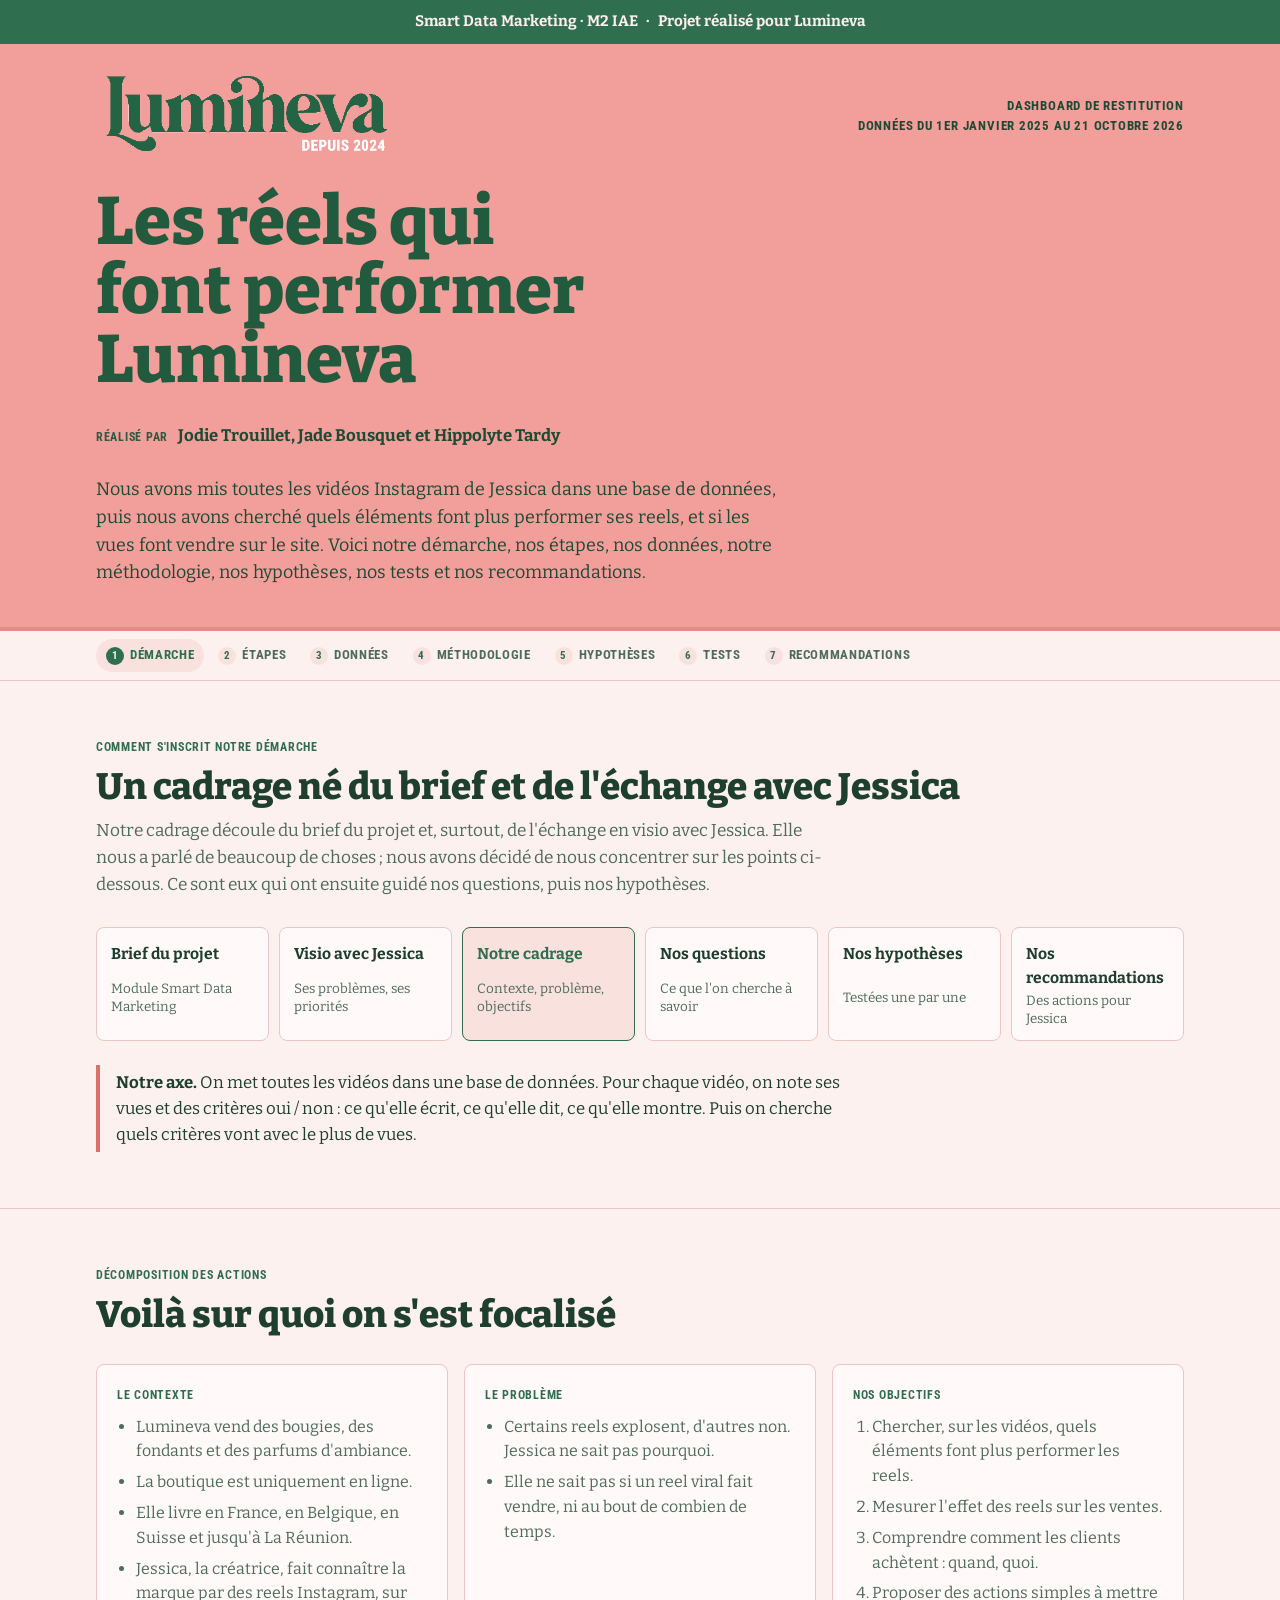
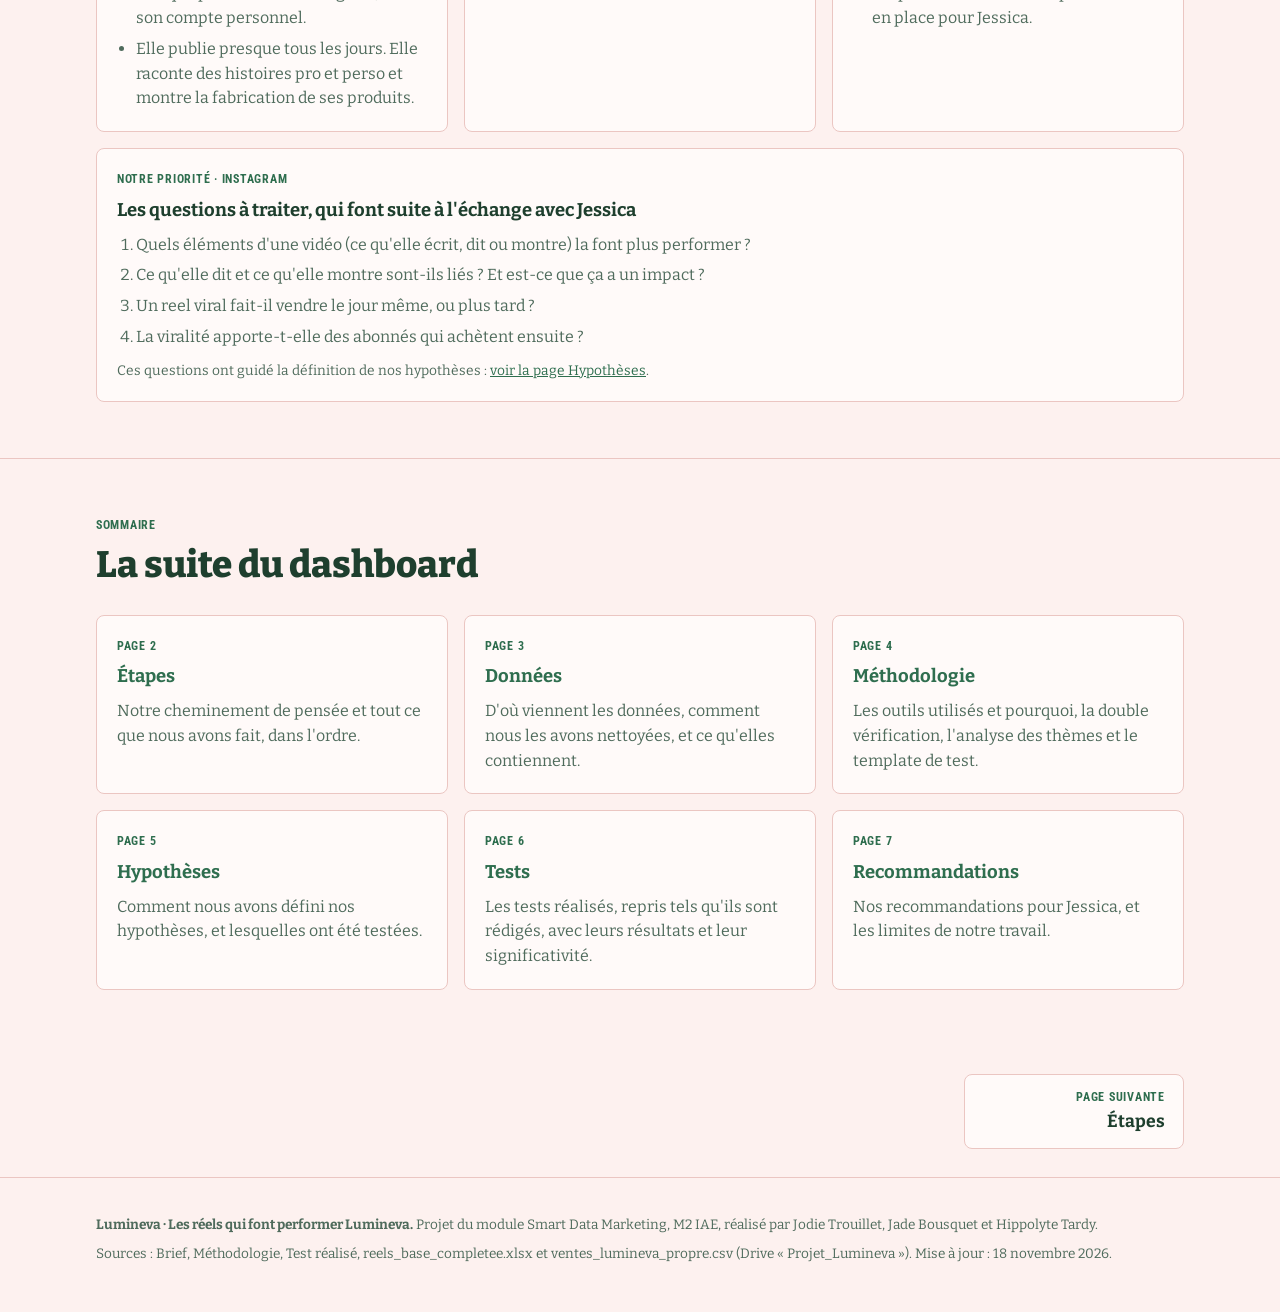
==== index.html @ cb31e94d "Dashboard Lumineva : site statique" ====
<!doctype html>
<html lang="fr">
<head>
<meta charset="utf-8">
<meta name="viewport" content="width=device-width, initial-scale=1, viewport-fit=cover">
<title>Les réels qui font performer Lumineva</title>
<meta name="claude:viewport-fit-sides" content="cover">
<link rel="preconnect" href="https://fonts.googleapis.com">
<link rel="preconnect" href="https://fonts.gstatic.com" crossorigin>
<link rel="stylesheet" href="https://fonts.googleapis.com/css2?family=Bitter:ital,wght@0,400;0,500;0,700;0,800;1,400&family=Roboto+Condensed:wght@500;700&display=swap">
<link rel="stylesheet" href="css/style.css">
</head>
<body>
<div class="promo"><div class="wrap"><span>Smart Data Marketing · M2 IAE</span><span>·</span><span>Projet réalisé pour Lumineva</span></div></div>
<header class="hero">
  <div class="wrap">
    <div class="hero-top">
      <img src="assets/logo.png" alt="Lumineva, depuis 2024" width="540" height="160">
      <div class="who">Dashboard de restitution<br>Données du 1er janvier 2025 au 21 octobre 2026</div>
    </div>
    <h1>Les réels qui font performer Lumineva</h1>
    <p class="team"><span class="label">Réalisé par</span> Jodie Trouillet, Jade Bousquet et Hippolyte Tardy</p>
    <p class="sub">Nous avons mis toutes les vidéos Instagram de Jessica dans une base de données, puis nous avons cherché quels éléments font plus performer ses reels, et si les vues font vendre sur le site. Voici notre démarche, nos étapes, nos données, notre méthodologie, nos hypothèses, nos tests et nos recommandations.</p>
    
  </div>
</header>
<nav class="nav" aria-label="Pages du dashboard"><div class="wrap"><ul><li><a href="index.html" class="on" aria-current="page"><i>1</i>Démarche</a></li><li><a href="etapes.html"><i>2</i>Étapes</a></li><li><a href="donnees.html"><i>3</i>Données</a></li><li><a href="methodologie.html"><i>4</i>Méthodologie</a></li><li><a href="hypotheses.html"><i>5</i>Hypothèses</a></li><li><a href="tests.html"><i>6</i>Tests</a></li><li><a href="recommandations.html"><i>7</i>Recommandations</a></li></ul></div></nav>
<main>
<section id="inscription"><div class="wrap">
  <div class="sec-head">
    <span class="label">Comment s'inscrit notre démarche</span>
    <h2>Un cadrage né du brief et de l'échange avec Jessica</h2>
    <p class="lead">Notre cadrage découle du brief du projet et, surtout, de l'échange en visio avec Jessica. Elle nous a parlé de beaucoup de choses ; nous avons décidé de nous concentrer sur les points ci-dessous. Ce sont eux qui ont ensuite guidé nos questions, puis nos hypothèses.</p>
  </div>
  <div class="flow" aria-label="Du cadrage aux recommandations">
    <div class="flow-i"><b>Brief du projet</b><span>Module Smart Data Marketing</span></div>
    <div class="flow-i"><b>Visio avec Jessica</b><span>Ses problèmes, ses priorités</span></div>
    <div class="flow-i on"><b>Notre cadrage</b><span>Contexte, problème, objectifs</span></div>
    <div class="flow-i"><b>Nos questions</b><span>Ce que l'on cherche à savoir</span></div>
    <div class="flow-i"><b>Nos hypothèses</b><span>Testées une par une</span></div>
    <div class="flow-i"><b>Nos recommandations</b><span>Des actions pour Jessica</span></div>
  </div>
  <p class="quote" style="margin-top:24px"><strong>Notre axe.</strong> On met toutes les vidéos dans une base de données. Pour chaque vidéo, on note ses vues et des critères oui / non : ce qu'elle écrit, ce qu'elle dit, ce qu'elle montre. Puis on cherche quels critères vont avec le plus de vues.</p>
</div></section>

<section id="cadrage"><div class="wrap">
  <div class="sec-head">
    <span class="label">Décomposition des actions</span>
    <h2>Voilà sur quoi on s'est focalisé</h2>
  </div>
  <div class="grid3">
    <div class="card"><span class="label">Le contexte</span><ul>
      <li>Lumineva vend des bougies, des fondants et des parfums d'ambiance.</li>
      <li>La boutique est uniquement en ligne.</li>
      <li>Elle livre en France, en Belgique, en Suisse et jusqu'à La Réunion.</li>
      <li>Jessica, la créatrice, fait connaître la marque par des reels Instagram, sur son compte personnel.</li>
      <li>Elle publie presque tous les jours. Elle raconte des histoires pro et perso et montre la fabrication de ses produits.</li>
    </ul></div>
    <div class="card"><span class="label">Le problème</span><ul>
      <li>Certains reels explosent, d'autres non. Jessica ne sait pas pourquoi.</li>
      <li>Elle ne sait pas si un reel viral fait vendre, ni au bout de combien de temps.</li>
    </ul></div>
    <div class="card"><span class="label">Nos objectifs</span><ol>
      <li>Chercher, sur les vidéos, quels éléments font plus performer les reels.</li>
      <li>Mesurer l'effet des reels sur les ventes.</li>
      <li>Comprendre comment les clients achètent : quand, quoi.</li>
      <li>Proposer des actions simples à mettre en place pour Jessica.</li>
    </ol></div>
  </div>
  <div class="card" style="margin-top:16px">
    <span class="label">Notre priorité · Instagram</span>
    <h3>Les questions à traiter, qui font suite à l'échange avec Jessica</h3>
    <ol class="qlist">
      <li>Quels éléments d'une vidéo (ce qu'elle écrit, dit ou montre) la font plus performer ?</li>
      <li>Ce qu'elle dit et ce qu'elle montre sont-ils liés ? Et est-ce que ça a un impact ?</li>
      <li>Un reel viral fait-il vendre le jour même, ou plus tard ?</li>
      <li>La viralité apporte-t-elle des abonnés qui achètent ensuite ?</li>
    </ol>
    <p class="note">Ces questions ont guidé la définition de nos hypothèses : <a href="hypotheses.html">voir la page Hypothèses</a>.</p>
  </div>
</div></section>
<section id="sommaire"><div class="wrap"><div class="sec-head"><span class="label">Sommaire</span><h2>La suite du dashboard</h2></div><div class="grid3"><a class="card pcard" href="etapes.html"><span class="label">Page 2</span><h3>Étapes</h3><p>Notre cheminement de pensée et tout ce que nous avons fait, dans l'ordre.</p></a><a class="card pcard" href="donnees.html"><span class="label">Page 3</span><h3>Données</h3><p>D'où viennent les données, comment nous les avons nettoyées, et ce qu'elles contiennent.</p></a><a class="card pcard" href="methodologie.html"><span class="label">Page 4</span><h3>Méthodologie</h3><p>Les outils utilisés et pourquoi, la double vérification, l'analyse des thèmes et le template de test.</p></a><a class="card pcard" href="hypotheses.html"><span class="label">Page 5</span><h3>Hypothèses</h3><p>Comment nous avons défini nos hypothèses, et lesquelles ont été testées.</p></a><a class="card pcard" href="tests.html"><span class="label">Page 6</span><h3>Tests</h3><p>Les tests réalisés, repris tels qu'ils sont rédigés, avec leurs résultats et leur significativité.</p></a><a class="card pcard" href="recommandations.html"><span class="label">Page 7</span><h3>Recommandations</h3><p>Nos recommandations pour Jessica, et les limites de notre travail.</p></a></div></div></section>
</main>
<div class="pager"><div class="wrap"><span></span><a class="next" href="etapes.html"><span class="label">Page suivante</span><b>Étapes</b></a></div></div>
<footer><div class="wrap">
  <p><strong>Lumineva · Les réels qui font performer Lumineva.</strong> Projet du module Smart Data Marketing, M2 IAE, réalisé par Jodie Trouillet, Jade Bousquet et Hippolyte Tardy.</p>
  <p>Sources : Brief, Méthodologie, Test réalisé, reels_base_completee.xlsx et ventes_lumineva_propre.csv (Drive « Projet_Lumineva »). Mise à jour : 18 novembre 2026.</p>
</div></footer>
<script src="js/graphiques.js"></script>
</body>
</html>
---- css/style.css ----
/* Layout : bandeau rose de la boutique en tête, puis un récit vertical en sections, navigation collante. */
:root{
  --brand-pink:#F29E9B; --brand-green:#2F6E4F; /* couleurs du site, fixes dans les deux thèmes */
  --bg:#FDF1EF; --surface:#FFFAF9; --surface-2:#F9E1DE; --line:#EBC6C2;
  --ink:#1E3F2E; --ink-2:#4F6B5C; --accent:#2F6E4F; --accent-2:#D9716C;
  --ok:#2F7A4F; --ok-bg:#DDEFE3; --no:#6F6A68; --no-bg:#ECE6E4; --warn:#9A5B00; --warn-bg:#FBE9C8; --bad:#A23A34; --bad-bg:#F8DAD7;
  --f-display:"Bitter", Georgia, "Times New Roman", serif;
  --f-body:"Bitter", Georgia, "Times New Roman", serif;
  --f-label:"Roboto Condensed", "Arial Narrow", Arial, sans-serif;
}
@media (prefers-color-scheme: dark){:root:not([data-theme="light"]){
  --bg:#10251B; --surface:#173226; --surface-2:#1E3D2F; --line:#2E5242;
  --ink:#F7E4E1; --ink-2:#C9B3AF; --accent:#8CCBA6; --accent-2:#F2A29E;
  --ok:#9AD8B1; --ok-bg:#1F4734; --no:#BDB3B0; --no-bg:#2A3A33; --warn:#F2C177; --warn-bg:#4A3B1C; --bad:#F4A39D; --bad-bg:#4C2523;
  color-scheme:dark}}
:root[data-theme="dark"]{
  --bg:#10251B; --surface:#173226; --surface-2:#1E3D2F; --line:#2E5242;
  --ink:#F7E4E1; --ink-2:#C9B3AF; --accent:#8CCBA6; --accent-2:#F2A29E;
  --ok:#9AD8B1; --ok-bg:#1F4734; --no:#BDB3B0; --no-bg:#2A3A33; --warn:#F2C177; --warn-bg:#4A3B1C; --bad:#F4A39D; --bad-bg:#4C2523;
  color-scheme:dark}
*{box-sizing:border-box}
body{background:var(--bg);color:var(--ink);font-family:var(--f-body);font-size:16px;line-height:1.55;margin:0}
.wrap{max-width:1120px;margin:0 auto;padding-left:max(16px,env(safe-area-inset-left,0px));padding-right:max(16px,env(safe-area-inset-right,0px))}
a{color:var(--accent)}
a:focus-visible,button:focus-visible,summary:focus-visible{outline:3px solid var(--accent-2);outline-offset:2px;border-radius:4px}
h1,h2,h3{font-family:var(--f-display);text-wrap:balance;margin:0;color:var(--ink)}
h2{font-size:clamp(1.6rem,3.2vw,2.3rem);font-weight:800;line-height:1.15}
h3{font-size:1.15rem;font-weight:700;line-height:1.3}
p{margin:0}
.lead{font-size:1.08rem;color:var(--ink-2);max-width:68ch}
.label{font-family:var(--f-label);font-weight:700;text-transform:uppercase;letter-spacing:.06em;font-size:.78rem;color:var(--accent)}
.num{font-variant-numeric:tabular-nums}

/* Bandeau boutique */
.promo{background:var(--brand-green);color:#FDEFEC;text-align:center;font-weight:700;font-size:.95rem;padding-block:10px}
.promo .wrap{display:flex;justify-content:center;gap:8px;flex-wrap:wrap}
.hero{background:var(--brand-pink);color:#1E4A34;border-bottom:4px solid #E58C88}
.hero .wrap{padding-block:28px 40px;display:grid;gap:28px}
.hero-top{display:flex;align-items:center;justify-content:space-between;gap:16px;flex-wrap:wrap}
.hero-top img{width:min(300px,62vw);height:auto;display:block}
.hero-top .who{font-family:var(--f-label);font-weight:700;text-transform:uppercase;letter-spacing:.06em;font-size:.82rem;color:#1E4A34;text-align:right}
.hero h1{font-size:clamp(2.2rem,6vw,4.2rem);font-weight:800;line-height:1.02;color:#225A3E;max-width:16ch}
.hero .sub{font-size:1.12rem;max-width:62ch;color:#1E4A34}
.kpis{display:grid;grid-template-columns:repeat(auto-fit,minmax(150px,1fr));gap:12px}
.kpi{background:#FCE4E2;border:1.5px solid #E58C88;border-radius:6px;padding:14px 14px 12px;display:grid;gap:2px;align-content:start}
.kpi b{font-size:clamp(1.5rem,3vw,2rem);font-weight:800;color:#225A3E;line-height:1.1}
.kpi span{font-size:.86rem;color:#2E5A44;line-height:1.3}

/* Navigation */
.nav{position:sticky;top:env(safe-area-inset-top,0px);z-index:20;background:var(--bg);border-bottom:1px solid var(--line)}
body::before{content:"";position:fixed;inset:0 0 auto;height:env(safe-area-inset-top,0px);z-index:30;background:var(--bg)}
.nav .wrap{overflow-x:auto;scrollbar-width:none}
.nav ul{display:flex;gap:4px;list-style:none;margin:0;padding:8px 0;white-space:nowrap}
.nav a{display:block;padding:6px 10px;border-radius:999px;text-decoration:none;font-family:var(--f-label);font-weight:700;font-size:.82rem;text-transform:uppercase;letter-spacing:.05em;color:var(--ink-2)}
.nav a:hover,.nav a.on{background:var(--surface-2);color:var(--accent)}

section{padding-block:56px;border-bottom:1px solid var(--line);scroll-margin-top:52px}
.sec-head{display:grid;gap:10px;margin-bottom:28px}
.grid2{display:grid;grid-template-columns:repeat(auto-fit,minmax(min(100%,420px),1fr));gap:20px}
.grid3{display:grid;grid-template-columns:repeat(auto-fit,minmax(min(100%,280px),1fr));gap:16px}
.card{background:var(--surface);border:1px solid var(--line);border-radius:8px;padding:20px;display:grid;gap:10px;align-content:start;min-width:0}
.card p,.card li{color:var(--ink-2)}
.card ul,.card ol{margin:0;padding-left:1.2em;display:grid;gap:6px}
.card strong{color:var(--ink)}
.note{font-size:.86rem;color:var(--ink-2)}
.src{font-size:.8rem;color:var(--ink-2);font-style:italic}

/* Octogone, forme des visuels produits du site */
.oct{clip-path:polygon(29% 0,71% 0,100% 29%,100% 71%,71% 100%,29% 100%,0 71%,0 29%)}
.step-n{width:44px;height:44px;display:grid;place-items:center;background:var(--accent);color:var(--bg);font-weight:800;font-size:1.05rem;flex:none}

/* Parcours */
.steps{display:grid;gap:14px;counter-reset:s}
.step{display:grid;grid-template-columns:44px 1fr;gap:16px;align-items:start;background:var(--surface);border:1px solid var(--line);border-radius:8px;padding:18px}
.step .body{display:grid;gap:6px;min-width:0}
.step .when{font-family:var(--f-label);font-weight:700;font-size:.78rem;letter-spacing:.05em;text-transform:uppercase;color:var(--accent-2)}
.step p{color:var(--ink-2)}

/* Entonnoir */
.funnel{display:grid;gap:8px}
.funnel .row{display:grid;grid-template-columns:minmax(0,1fr) auto;gap:12px;align-items:center}
.funnel .bar{height:30px;background:var(--surface-2);border-radius:4px;position:relative;overflow:hidden}
.funnel .bar i{position:absolute;inset:0 auto 0 0;background:var(--accent);opacity:.85}
.funnel .bar em{position:absolute;left:10px;top:50%;transform:translateY(-50%);font-style:normal;font-size:.85rem;font-weight:700;color:var(--bg);white-space:nowrap}
.funnel .val{font-weight:800;font-variant-numeric:tabular-nums;min-width:7ch;text-align:right}

/* Pastilles */
.pill{display:inline-block;padding:2px 9px;border-radius:999px;font-family:var(--f-label);font-weight:700;font-size:.74rem;text-transform:uppercase;letter-spacing:.05em;white-space:nowrap}
.pill.ok{background:var(--ok-bg);color:var(--ok)}
.pill.no{background:var(--no-bg);color:var(--no)}
.pill.warn{background:var(--warn-bg);color:var(--warn)}
.pill.bad{background:var(--bad-bg);color:var(--bad)}
.chips{display:flex;flex-wrap:wrap;gap:8px}
.chip{padding:6px 12px;border-radius:999px;background:var(--surface-2);color:var(--ink);font-size:.9rem;border:1px solid var(--line)}

/* Tableaux */
.tbl{overflow-x:auto;border:1px solid var(--line);border-radius:8px;background:var(--surface)}
table{border-collapse:collapse;width:100%;font-size:.9rem}
th,td{padding:10px 12px;text-align:left;vertical-align:top;border-bottom:1px solid var(--line)}
th{font-family:var(--f-label);font-weight:700;text-transform:uppercase;letter-spacing:.04em;font-size:.76rem;color:var(--ink-2);background:var(--surface-2);position:sticky;top:0}
tr:last-child td{border-bottom:0}
td.n{text-align:right;font-variant-numeric:tabular-nums;white-space:nowrap}
td .why{color:var(--ink-2)}
.filters{display:flex;gap:8px;flex-wrap:wrap;margin-bottom:12px}
.filters button{font:inherit;font-family:var(--f-label);font-weight:700;font-size:.82rem;text-transform:uppercase;letter-spacing:.05em;padding:7px 14px;border-radius:999px;border:1.5px solid var(--line);background:var(--surface);color:var(--ink-2);cursor:pointer}
.filters button[aria-pressed="true"]{background:var(--accent);border-color:var(--accent);color:var(--bg)}

/* Effets */
.effect{display:grid;gap:8px}
.effect .big{font-size:2.2rem;font-weight:800;line-height:1;color:var(--accent);font-variant-numeric:tabular-nums}
.effect .big.neg{color:var(--accent-2)}

/* Graphiques */
.chart{width:100%;position:relative;min-width:0}
.chart svg{display:block;width:100%;height:auto;overflow:visible}
.chart text{fill:var(--ink-2);font-family:var(--f-label);font-size:12px}
.chart .grid line{stroke:var(--line);stroke-width:1}
.chart .gap{fill:var(--surface-2)}
.tip{position:absolute;pointer-events:none;background:var(--ink);color:var(--bg);padding:6px 9px;border-radius:5px;font-size:.8rem;line-height:1.35;white-space:nowrap;transform:translate(-50%,-110%);opacity:0;transition:opacity .12s;z-index:5}
.tip.on{opacity:1}
.legend{display:flex;gap:14px;flex-wrap:wrap;font-size:.82rem;color:var(--ink-2)}
.legend i{display:inline-block;width:12px;height:12px;border-radius:2px;margin-right:6px;vertical-align:-1px}

details{background:var(--surface);border:1px solid var(--line);border-radius:8px}
details summary{cursor:pointer;padding:14px 18px;font-weight:700;list-style:none;display:flex;justify-content:space-between;gap:12px}
details summary::after{content:"+";font-weight:800;color:var(--accent)}
details[open] summary::after{content:"–"}
details > .in{padding:0 18px 18px;display:grid;gap:12px}
details .tbl{border-radius:6px}

.quote{border-left:4px solid var(--accent-2);padding:4px 0 4px 16px;color:var(--ink);font-size:1.05rem;max-width:70ch}
.pending{border:2px dashed var(--line);border-radius:8px;padding:22px;display:grid;gap:8px;background:transparent}
footer{padding-block:36px 48px;color:var(--ink-2);font-size:.85rem}
footer .wrap{display:grid;gap:8px}
@media (prefers-reduced-motion:reduce){*{transition:none!important;scroll-behavior:auto!important}}
html{scroll-behavior:smooth}
@media (max-width:560px){.step{grid-template-columns:1fr}.hero-top .who{text-align:left}}

/* Pages : en-tête réduit, sommaire, page précédente / suivante */
.hero-sm .wrap{padding-block:20px 28px;gap:14px}
.hero-sm .hero-top img{width:min(200px,50vw)}
.hero-sm h1{font-size:clamp(1.9rem,4.6vw,3rem)}
.pcard{text-decoration:none;color:inherit;transition:border-color .15s,transform .15s}
.pcard:hover{border-color:var(--accent);transform:translateY(-2px)}
.pcard h3{color:var(--accent)}
.pager{border-bottom:1px solid var(--line)}
.pager .wrap{display:flex;justify-content:space-between;gap:16px;flex-wrap:wrap;padding-block:28px}
.pager a{display:grid;gap:2px;text-decoration:none;padding:12px 18px;border:1.5px solid var(--line);border-radius:8px;background:var(--surface);min-width:min(100%,220px)}
.pager a:hover{border-color:var(--accent)}
.pager a b{font-size:1.1rem;color:var(--ink)}
.pager .next{text-align:right;margin-left:auto}
section:last-of-type{border-bottom:0}

/* Architecture en 7 pages */
.nav a i{font-style:normal;display:inline-grid;place-items:center;width:18px;height:18px;margin-right:6px;border-radius:50%;background:var(--surface-2);color:var(--accent);font-size:.7rem}
.nav a.on i{background:var(--accent);color:var(--bg)}
.flow{display:grid;grid-template-columns:repeat(auto-fit,minmax(150px,1fr));gap:10px;counter-reset:f}
.flow-i{position:relative;display:grid;gap:2px;padding:14px 14px 12px;border:1.5px solid var(--line);border-radius:8px;background:var(--surface)}
.flow-i b{color:var(--ink);font-size:.98rem}
.flow-i span{color:var(--ink-2);font-size:.84rem;line-height:1.35}
.flow-i.on{border-color:var(--accent);background:var(--surface-2)}
.flow-i.on b{color:var(--accent)}
.qlist{counter-reset:q}
.more{font-family:var(--f-label);font-weight:700;font-size:.82rem;text-transform:uppercase;letter-spacing:.05em;text-decoration:none;color:var(--accent);justify-self:start}
.more::after{content:" →"}
.hq{display:grid;gap:16px}
.hl{list-style:none;padding:0!important;display:grid;gap:10px}
.hl li{display:flex;flex-wrap:wrap;gap:6px 10px;align-items:baseline;color:var(--ink)!important;padding-bottom:10px;border-bottom:1px dashed var(--line)}
.hl li:last-child{border-bottom:0;padding-bottom:0}
.hl b{display:inline-block;min-width:3.4em;color:var(--accent)}
.hl a{text-decoration:none}
.tests{display:grid;gap:28px;margin-top:28px}
.test{background:var(--surface);border:1px solid var(--line);border-radius:8px;overflow:hidden;scroll-margin-top:60px}
.test-h{display:grid;gap:8px;padding:20px 20px 16px;background:var(--surface-2);border-bottom:1px solid var(--line);justify-items:start}
.test-h h3{font-size:1.2rem}
.test-b{padding:20px;display:grid;gap:12px;min-width:0;color:var(--ink-2);font-size:.95rem}
.test-b p,.test-b li{max-width:80ch}
.test-b strong{color:var(--ink)}
.test-b ul,.test-b ol{margin:0;padding-left:1.2em}
.test-b em{color:var(--ink-2)}
.test-b .tbl{margin-block:4px}
.test-b table{font-size:.84rem}
.test-b td{font-variant-numeric:tabular-nums}
.tfig{margin:4px 0 0;background:#fff;border:1px solid var(--line);border-radius:8px;padding:10px;max-width:720px}
.tfig img{display:block;width:100%;height:auto}
.hero .team{font-size:1.05rem;font-weight:700;color:#1E4A34;display:flex;flex-wrap:wrap;gap:6px 10px;align-items:baseline}
.hero .team .label{color:#2E5A44}

/* Méthodologie : rappels et sommaire des étapes */
.rappel{display:flex;flex-wrap:wrap;align-items:baseline;gap:6px 16px;padding:14px 18px;margin-bottom:20px;border:1.5px dashed var(--accent);border-radius:8px;background:var(--surface-2)}
.rappel p{flex:1 1 320px;color:var(--ink);margin:0}
.rappel .label{flex-basis:100%}
.mtoc{list-style:none;padding:0;margin:20px 0 0;display:grid;grid-template-columns:repeat(auto-fit,minmax(min(100%,190px),1fr));gap:10px}
.mtoc a{display:flex;gap:10px;align-items:center;padding:12px 14px;border:1.5px solid var(--line);border-radius:8px;background:var(--surface);text-decoration:none;color:var(--ink);font-weight:700;height:100%}
.mtoc a:hover{border-color:var(--accent)}
.mtoc b{display:grid;place-items:center;width:30px;height:30px;flex:none;background:var(--accent);color:var(--bg);clip-path:polygon(29% 0,71% 0,100% 29%,100% 71%,71% 100%,29% 100%,0 71%,0 29%)}
.step-n{font-size:.95rem}
.why-box{display:grid;gap:8px;margin-top:6px;padding:14px 16px;border-left:4px solid var(--accent);background:var(--surface-2);border-radius:0 6px 6px 0}
.why-box p{color:var(--ink-2)}

/* Tests : groupes et rapport de Jade */
.tgroup{margin-top:40px;font-size:1.5rem;padding-bottom:8px;border-bottom:2px solid var(--accent)}
.tests-jade{gap:20px}
.jsec{display:grid;gap:10px;min-width:0;color:var(--ink-2)}
.jsec h3{font-size:1.45rem;color:var(--accent);margin-top:16px}
.jsec h4{font-size:1.15rem;color:var(--ink);margin-top:6px}
.jsec p,.jsec li{max-width:80ch}
.jsec strong{color:var(--ink)}
.jsec ul,.jsec ol{margin:0;padding-left:1.2em}
.jsec table{font-size:.84rem}
.test-b h4{font-size:1.05rem;color:var(--ink);margin-top:14px;padding-top:12px;border-top:1px dashed var(--line)}

/* Hypothèses : liste numérotée et pastilles de renvoi */
.hqs h3{font-size:1.02rem}
.hchip{display:inline-grid;place-items:center;min-width:2.6em;padding:3px 8px;border-radius:999px;background:var(--accent);color:var(--bg);font-family:var(--f-label);font-weight:700;font-size:.82rem;text-decoration:none}
.hchip:hover{opacity:.85}
.hl-num li{display:grid;grid-template-columns:3.4em minmax(0,1fr) auto;gap:6px 12px;align-items:baseline;scroll-margin-top:70px}
.hl-num .hq-t{color:var(--ink)}
@media (max-width:560px){.hl-num li{grid-template-columns:3em minmax(0,1fr)}.hl-num .pill{grid-column:2;justify-self:start}}

/* Hypothèses déroulantes (page Tests) */
details.test{padding:0}
details.test > summary.test-h{display:grid;grid-template-columns:minmax(0,1fr) auto;align-items:center;gap:16px;cursor:pointer;list-style:none;border-bottom:0;padding:18px 20px}
details.test > summary.test-h::-webkit-details-marker{display:none}
details.test > summary.test-h::after{content:none}
details.test[open] > summary.test-h{border-bottom:1px solid var(--line)}
details.test > summary:hover h3{color:var(--accent)}
.test-hi{display:grid;gap:8px;justify-items:start;min-width:0}
.test-tog{width:34px;height:34px;display:grid;place-items:center;border-radius:50%;border:1.5px solid var(--accent);color:var(--accent);font-weight:800;font-size:1.2rem}
.test-tog::before{content:"+"}
details.test[open] .test-tog::before{content:"–"}
details.test[open] .test-tog{background:var(--accent);color:var(--bg)}
.tests{gap:12px}
.t-tools{margin:20px 0 0}
.tfig{max-width:900px}

/* Recommandations */
.reco-kpis{display:grid;grid-template-columns:repeat(auto-fit,minmax(min(100%,170px),1fr));gap:12px;margin-bottom:28px}
.rk{display:grid;gap:4px;align-content:start;padding:16px;border-radius:8px;background:var(--brand-pink);border:1.5px solid #E58C88}
.rk b{font-size:2rem;font-weight:800;line-height:1;color:#225A3E;font-variant-numeric:tabular-nums}
.rk span{font-size:.86rem;line-height:1.35;color:#1E4A34}
.phases{list-style:none;padding:0;margin:0 0 28px;display:grid;grid-template-columns:repeat(auto-fit,minmax(min(100%,190px),1fr));gap:10px;counter-reset:none}
.phases a{display:grid;grid-template-columns:auto 1fr;grid-template-rows:auto auto;column-gap:12px;align-items:center;padding:12px 14px;border:1.5px solid var(--line);border-radius:8px;background:var(--surface);text-decoration:none;height:100%}
.phases a:hover{border-color:var(--accent)}
.phases .oct{grid-row:span 2;width:38px;height:38px;display:grid;place-items:center;background:var(--accent);color:var(--bg);font-weight:800}
.phases b{color:var(--ink)}
.phases small{color:var(--ink-2);font-size:.82rem}
.phase{margin-top:20px;border:1px solid var(--line);border-radius:10px;background:var(--surface);overflow:hidden;scroll-margin-top:60px}
.phase-h{display:flex;gap:14px;align-items:center;padding:16px 20px;background:var(--surface-2);border-bottom:1px solid var(--line)}
.phase-h .oct{width:46px;height:46px;flex:none;display:grid;place-items:center;background:var(--accent);color:var(--bg);font-weight:800;font-size:1.15rem}
.dodont{display:grid;grid-template-columns:repeat(auto-fit,minmax(min(100%,360px),1fr))}
.dodont .col{padding:18px 20px;display:grid;gap:12px;align-content:start;min-width:0}
.dodont .col + .col{border-left:1px solid var(--line)}
@media (max-width:760px){.dodont .col + .col{border-left:0;border-top:1px solid var(--line)}}
.col-h{justify-self:start;font-family:var(--f-label);font-weight:700;text-transform:uppercase;letter-spacing:.06em;font-size:.82rem;padding:4px 12px;border-radius:999px}
.do .col-h{background:var(--ok-bg);color:var(--ok)}
.dont .col-h{background:var(--bad-bg);color:var(--bad)}
.dodont ul{list-style:none;padding:0;margin:0;display:grid;gap:12px}
.dodont ul.two{grid-template-columns:repeat(auto-fit,minmax(min(100%,300px),1fr))}
.dodont li{display:flex;flex-wrap:wrap;gap:6px;align-items:center;padding:12px 14px 12px 44px;border-radius:8px;position:relative;background:var(--bg);border:1px solid var(--line)}
.dodont li p{flex-basis:100%;color:var(--ink);margin:0}
.dodont li::before{position:absolute;left:12px;top:12px;width:22px;height:22px;border-radius:50%;display:grid;place-items:center;font-weight:800;font-size:.8rem}
.do li::before{content:"✓";background:var(--ok-bg);color:var(--ok)}
.dont li::before{content:"✕";background:var(--bad-bg);color:var(--bad)}
.neutral{display:grid;grid-template-columns:repeat(auto-fit,minmax(min(100%,260px),1fr));gap:12px;padding:18px 20px}
.nt{display:flex;flex-wrap:wrap;gap:6px;align-items:center;padding:12px 14px;border-radius:8px;border:1px dashed var(--line);background:var(--bg)}
.nt p{flex-basis:100%;margin:0;color:var(--ink-2)}
.reco-mot{margin-top:28px;padding:22px 24px;border-radius:10px;background:var(--brand-green);color:#FDEFEC;display:grid;gap:8px}
.reco-mot .label{color:#F6C9C6}
.reco-mot p{font-size:1.08rem;line-height:1.6;max-width:75ch;color:#FDEFEC}

/* Recommandations : thèmes */
.themes-reco{padding:18px 20px;display:grid;gap:20px}
.tier{display:grid;gap:12px}
.tier-ok{background:var(--ok-bg);color:var(--ok)}
.tier-warn{background:var(--warn-bg);color:var(--warn)}
.tier-no{background:var(--no-bg);color:var(--no)}
.tcards{display:grid;grid-template-columns:repeat(auto-fit,minmax(min(100%,260px),1fr));gap:12px}
.tcard{display:grid;grid-template-columns:auto 1fr;align-items:baseline;column-gap:8px;row-gap:6px;padding:16px;border-radius:8px;border:1px solid var(--line);background:var(--bg);align-content:start}
.tcard.star{border:2px solid var(--accent);background:var(--surface-2)}
.tname{grid-column:1/-1;font-family:var(--f-label);font-weight:700;text-transform:uppercase;letter-spacing:.05em;font-size:.8rem;color:var(--accent)}
.tfig-n{font-size:2rem;font-weight:800;line-height:1;color:var(--ink);font-variant-numeric:tabular-nums}
.tunit{color:var(--ink-2);font-size:.9rem}
.tcard p{grid-column:1/-1;margin:0;color:var(--ink-2);font-size:.93rem}
.tgoal{grid-column:1/-1;justify-self:start;font-size:.78rem;font-weight:700;padding:3px 10px;border-radius:999px;background:var(--surface-2);color:var(--ink)}
.tcard.star .tgoal{background:var(--accent);color:var(--bg)}
.tsynth{padding:14px 16px;border-left:4px solid var(--accent-2);background:var(--surface-2);border-radius:0 6px 6px 0;color:var(--ink);margin:0}
.tfig-n{font-size:1.6rem}
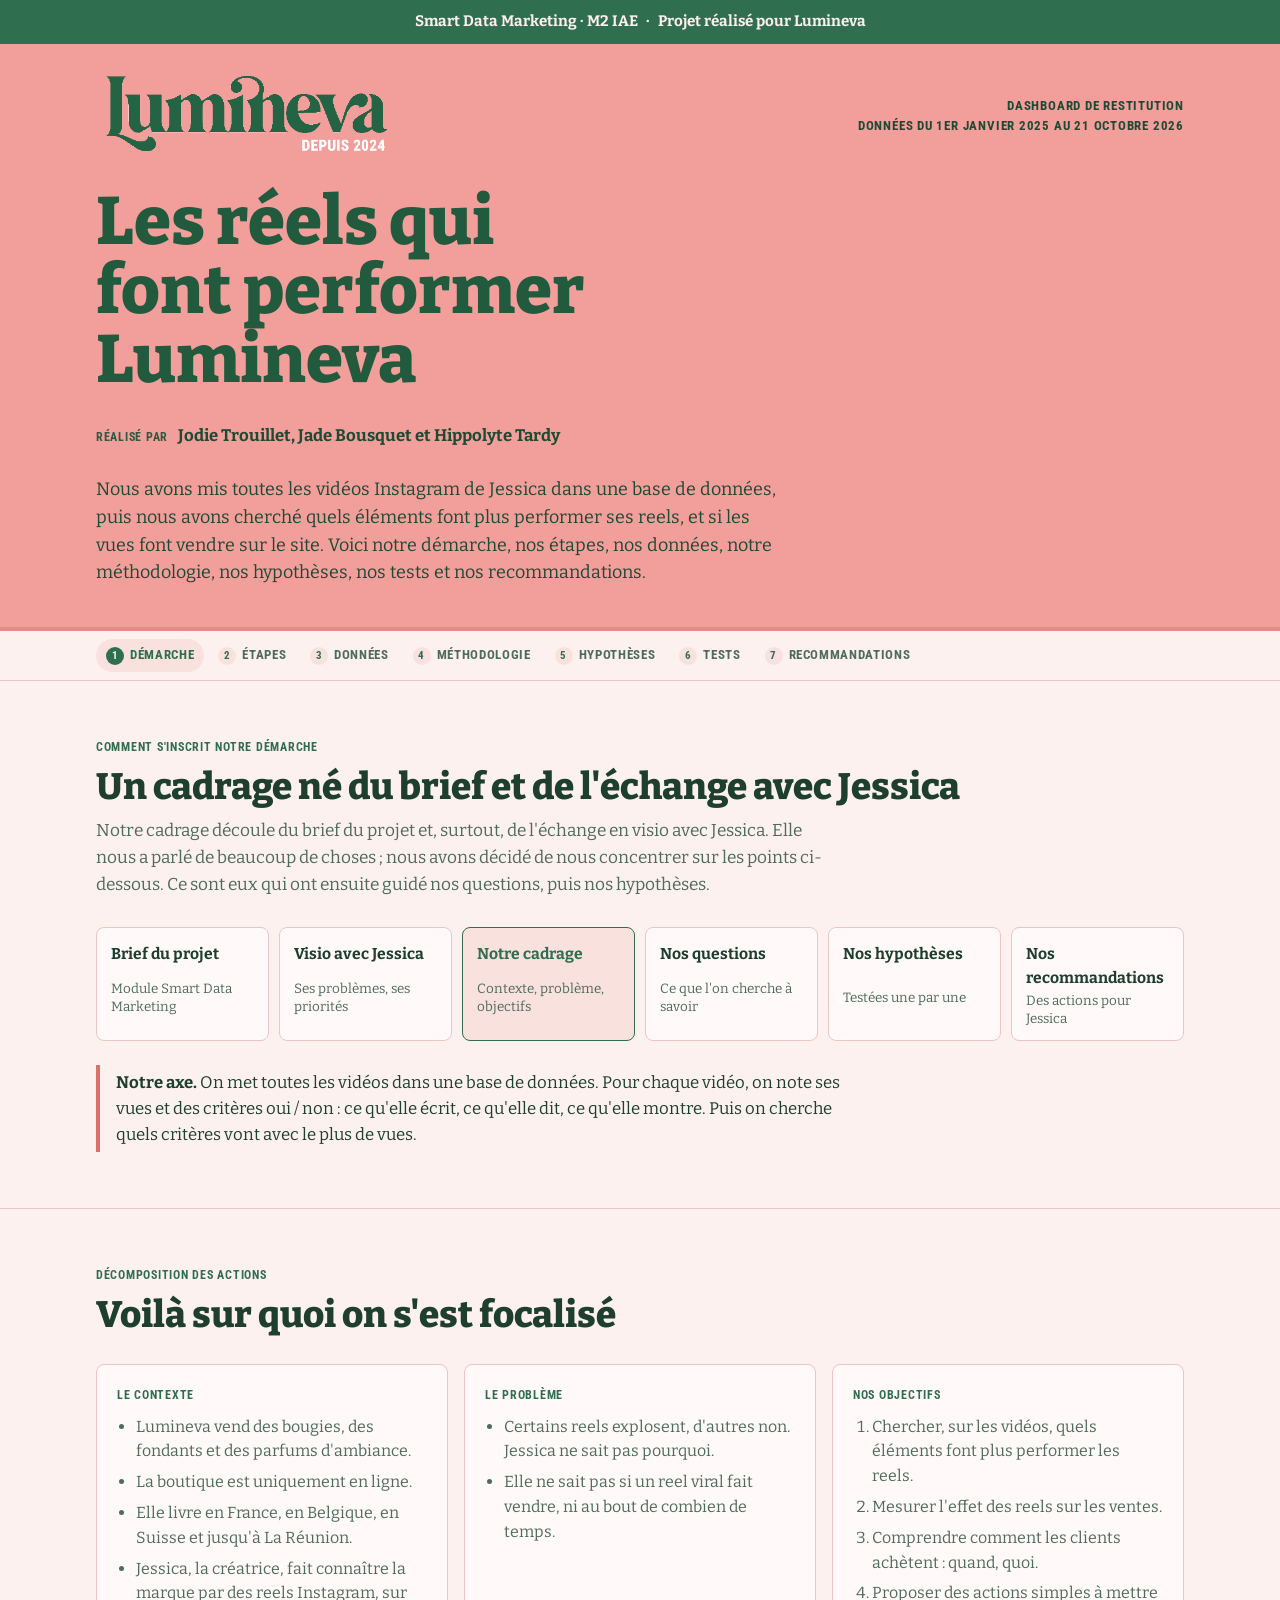
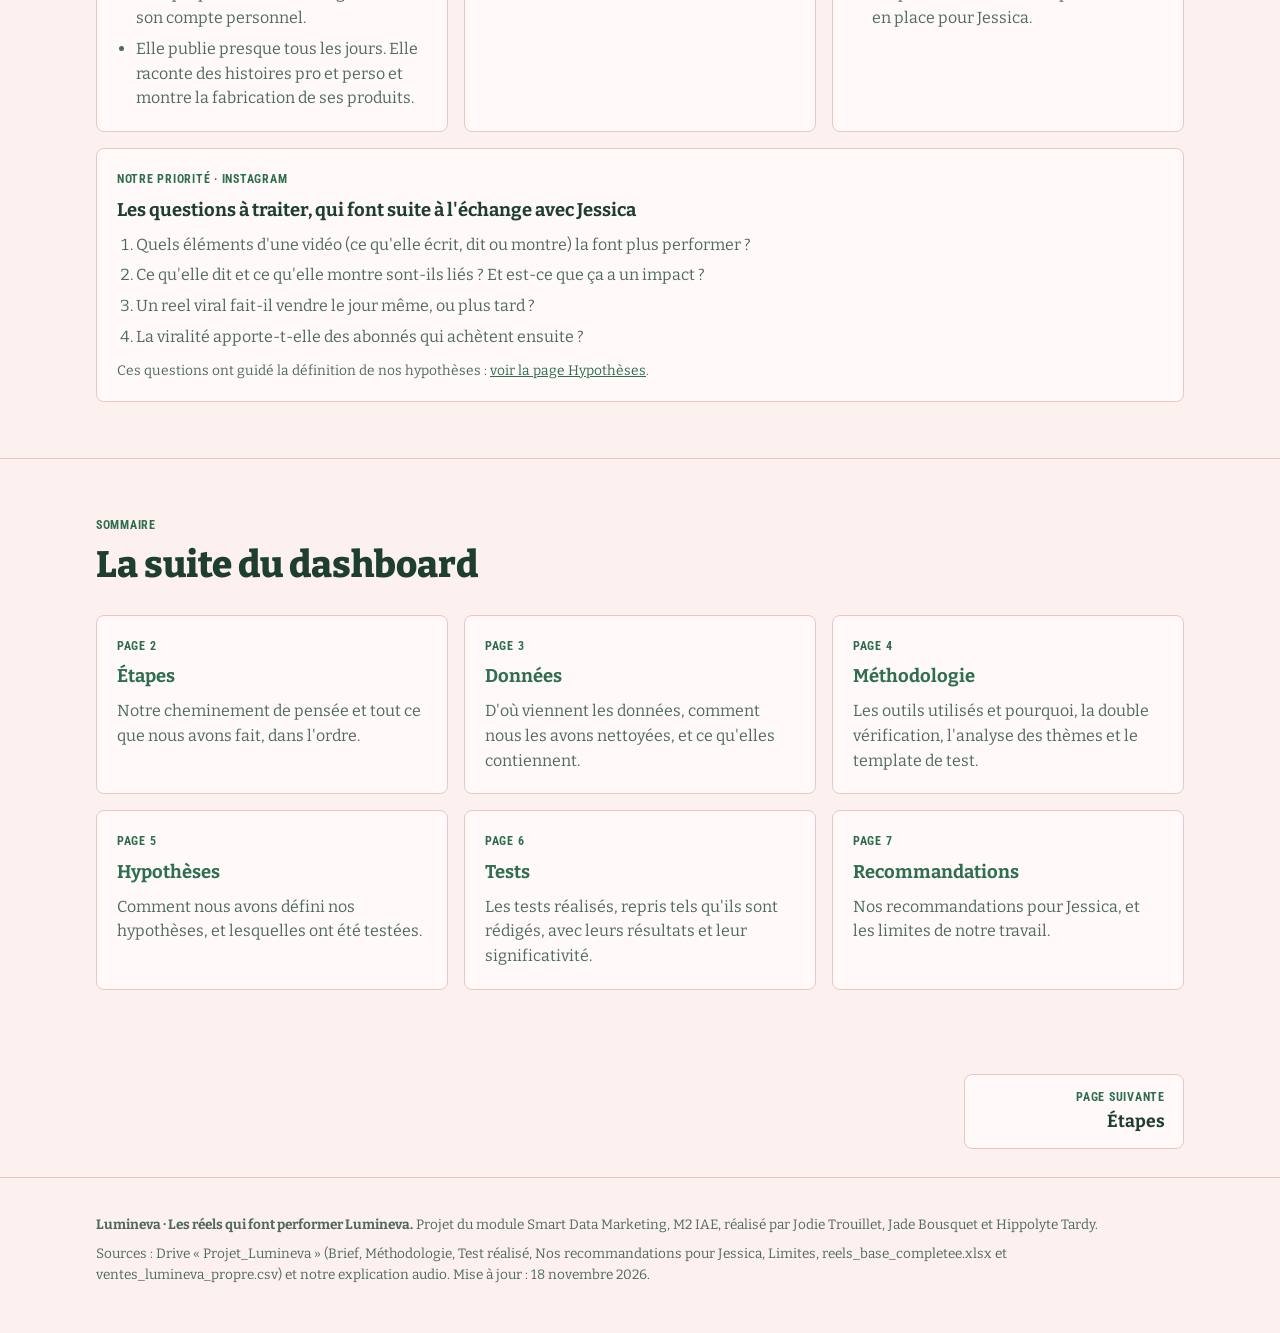
==== commit 842b2a7e: "Mise a jour des pages et du style du site" ====
--- a/index.html
+++ b/index.html
@@ -84,7 +84,7 @@
 <div class="pager"><div class="wrap"><span></span><a class="next" href="etapes.html"><span class="label">Page suivante</span><b>Étapes</b></a></div></div>
 <footer><div class="wrap">
   <p><strong>Lumineva · Les réels qui font performer Lumineva.</strong> Projet du module Smart Data Marketing, M2 IAE, réalisé par Jodie Trouillet, Jade Bousquet et Hippolyte Tardy.</p>
-  <p>Sources : Brief, Méthodologie, Test réalisé, reels_base_completee.xlsx et ventes_lumineva_propre.csv (Drive « Projet_Lumineva »). Mise à jour : 18 novembre 2026.</p>
+  <p>Sources : Drive « Projet_Lumineva » (Brief, Méthodologie, Test réalisé, Nos recommandations pour Jessica, Limites, reels_base_completee.xlsx et ventes_lumineva_propre.csv) et notre explication audio. Mise à jour : 18 novembre 2026.</p>
 </div></footer>
 <script src="js/graphiques.js"></script>
 </body>
--- a/css/style.css
+++ b/css/style.css
@@ -286,3 +286,21 @@
 .tcard.star .tgoal{background:var(--accent);color:var(--bg)}
 .tsynth{padding:14px 16px;border-left:4px solid var(--accent-2);background:var(--surface-2);border-radius:0 6px 6px 0;color:var(--ink);margin:0}
 .tfig-n{font-size:1.6rem}
+
+/* Bases de données téléchargeables */
+.dl{display:inline-flex;align-items:center;gap:8px;padding:6px 12px;border-radius:6px;border:1.5px solid var(--accent);color:var(--accent);background:var(--surface);text-decoration:none;font-family:var(--f-label);font-weight:700;font-size:.86rem;word-break:break-all}
+.dl:hover{background:var(--accent);color:var(--bg)}
+.dl-i{font-weight:800}
+.dl-t{display:block;margin-top:6px;font-size:.8rem;color:var(--ink-2)}
+.dl-table td:first-child{min-width:230px}
+.dl-use a{white-space:nowrap}
+.dl-row{display:flex;flex-wrap:wrap;gap:8px}
+.rappel .dl-row{flex-basis:100%}
+
+/* Limites */
+.limites{display:grid;grid-template-columns:repeat(auto-fit,minmax(min(100%,420px),1fr));gap:14px}
+.limite{display:grid;grid-template-columns:auto minmax(0,1fr);gap:14px;align-items:start;padding:18px;border:1px solid var(--line);border-radius:8px;background:var(--surface)}
+.limite .oct{width:40px;height:40px;display:grid;place-items:center;background:var(--accent-2);color:var(--bg);font-weight:800}
+.limite h3{font-size:1.05rem;margin-bottom:6px}
+.limite p{color:var(--ink-2)}
+.limite strong{color:var(--ink)}
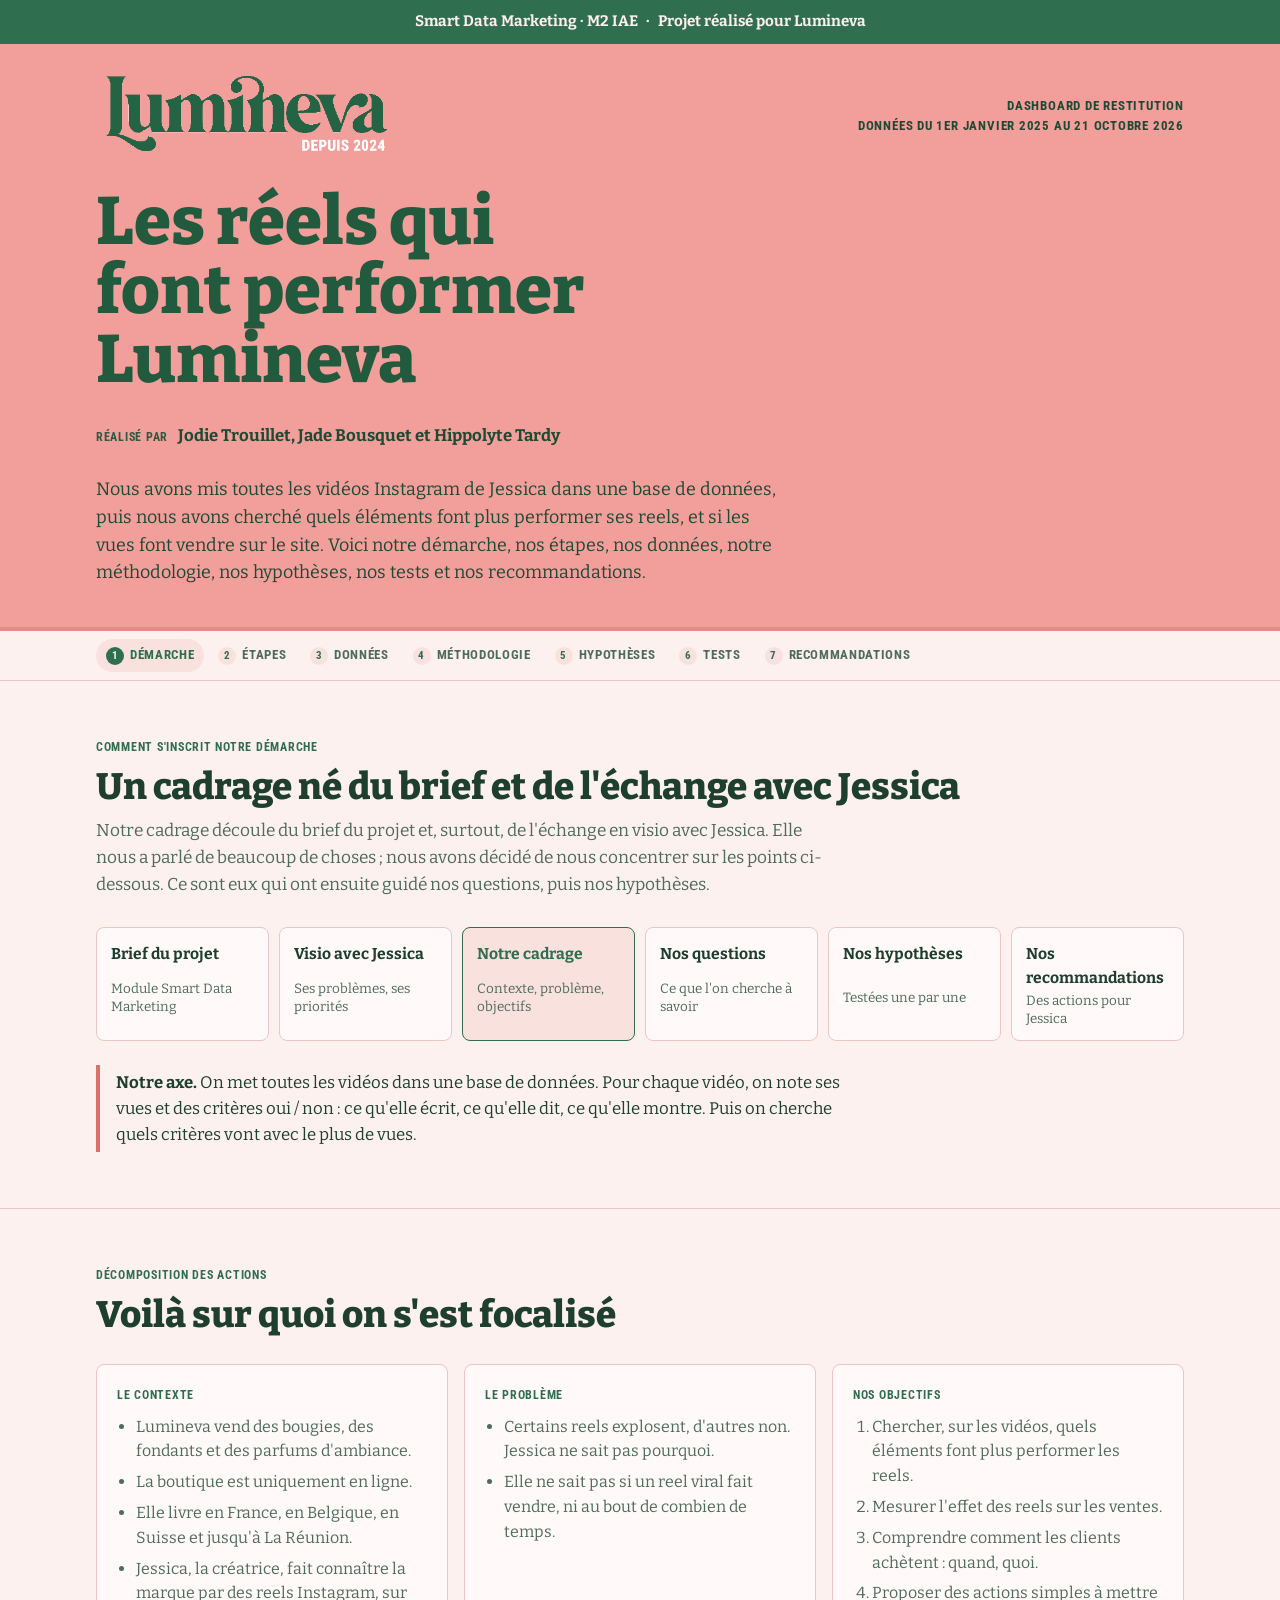
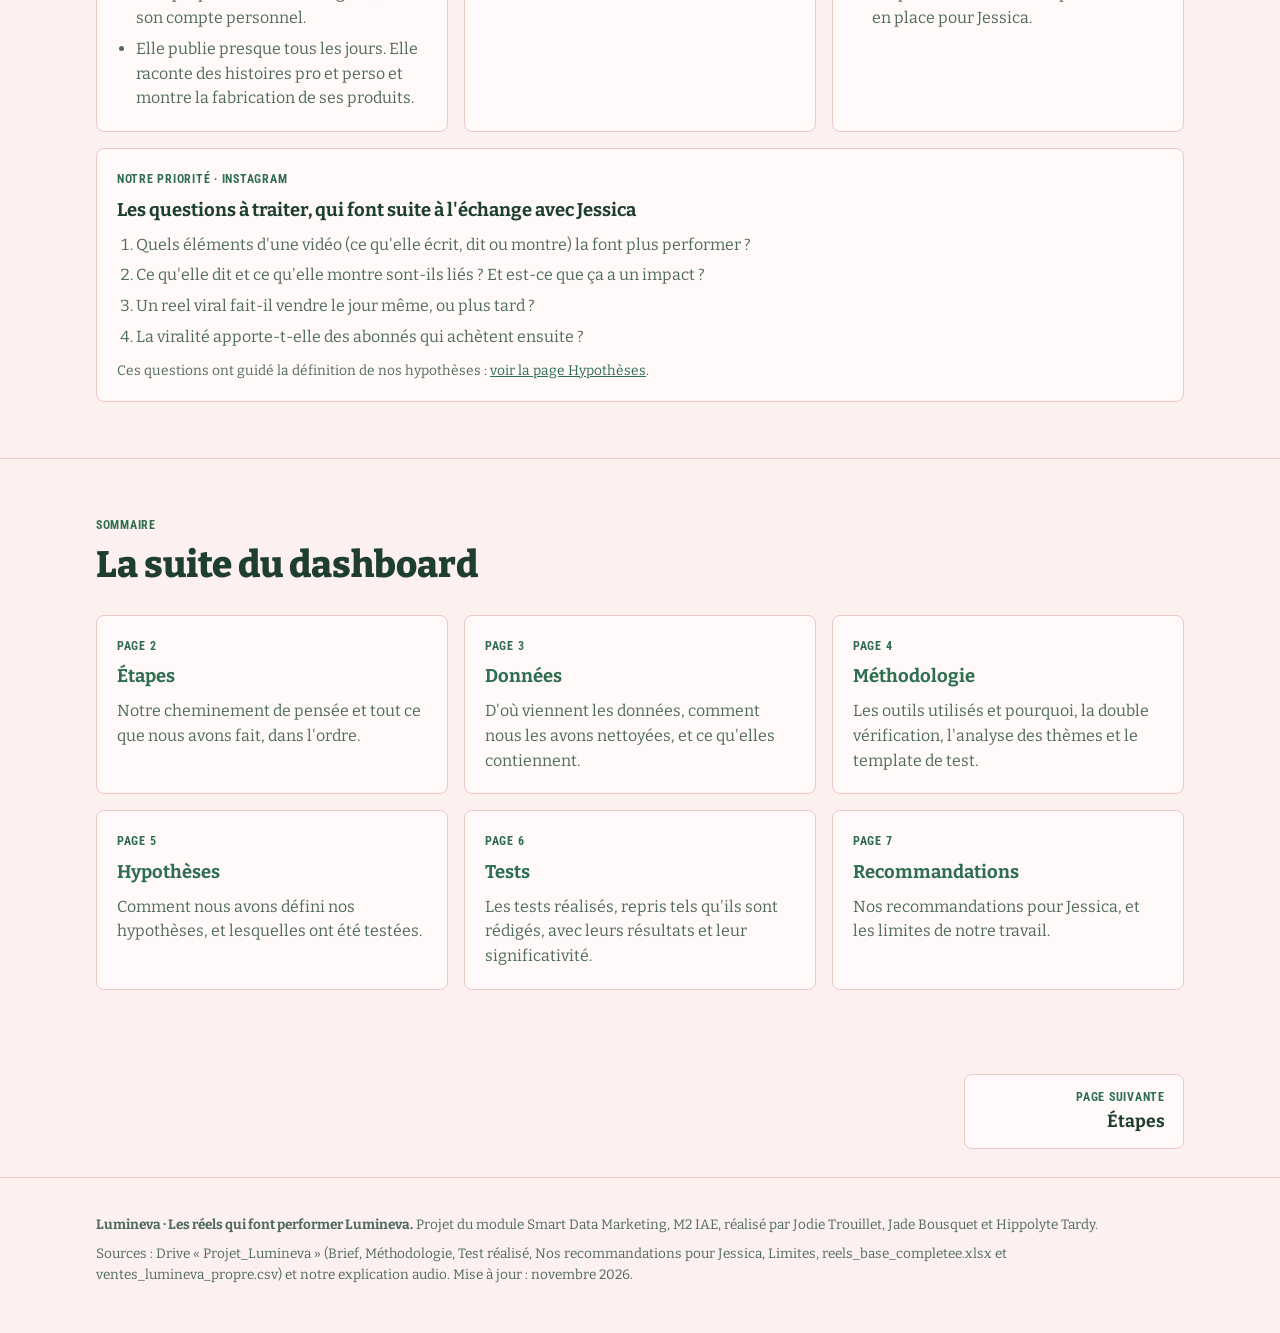
==== commit b0f6b7bf: "Mise a jour des pages du site (v3)" ====
--- a/index.html
+++ b/index.html
@@ -84,7 +84,7 @@
 <div class="pager"><div class="wrap"><span></span><a class="next" href="etapes.html"><span class="label">Page suivante</span><b>Étapes</b></a></div></div>
 <footer><div class="wrap">
   <p><strong>Lumineva · Les réels qui font performer Lumineva.</strong> Projet du module Smart Data Marketing, M2 IAE, réalisé par Jodie Trouillet, Jade Bousquet et Hippolyte Tardy.</p>
-  <p>Sources : Drive « Projet_Lumineva » (Brief, Méthodologie, Test réalisé, Nos recommandations pour Jessica, Limites, reels_base_completee.xlsx et ventes_lumineva_propre.csv) et notre explication audio. Mise à jour : 18 novembre 2026.</p>
+  <p>Sources : Drive « Projet_Lumineva » (Brief, Méthodologie, Test réalisé, Nos recommandations pour Jessica, Limites, reels_base_completee.xlsx et ventes_lumineva_propre.csv) et notre explication audio. Mise à jour : novembre 2026.</p>
 </div></footer>
 <script src="js/graphiques.js"></script>
 </body>
